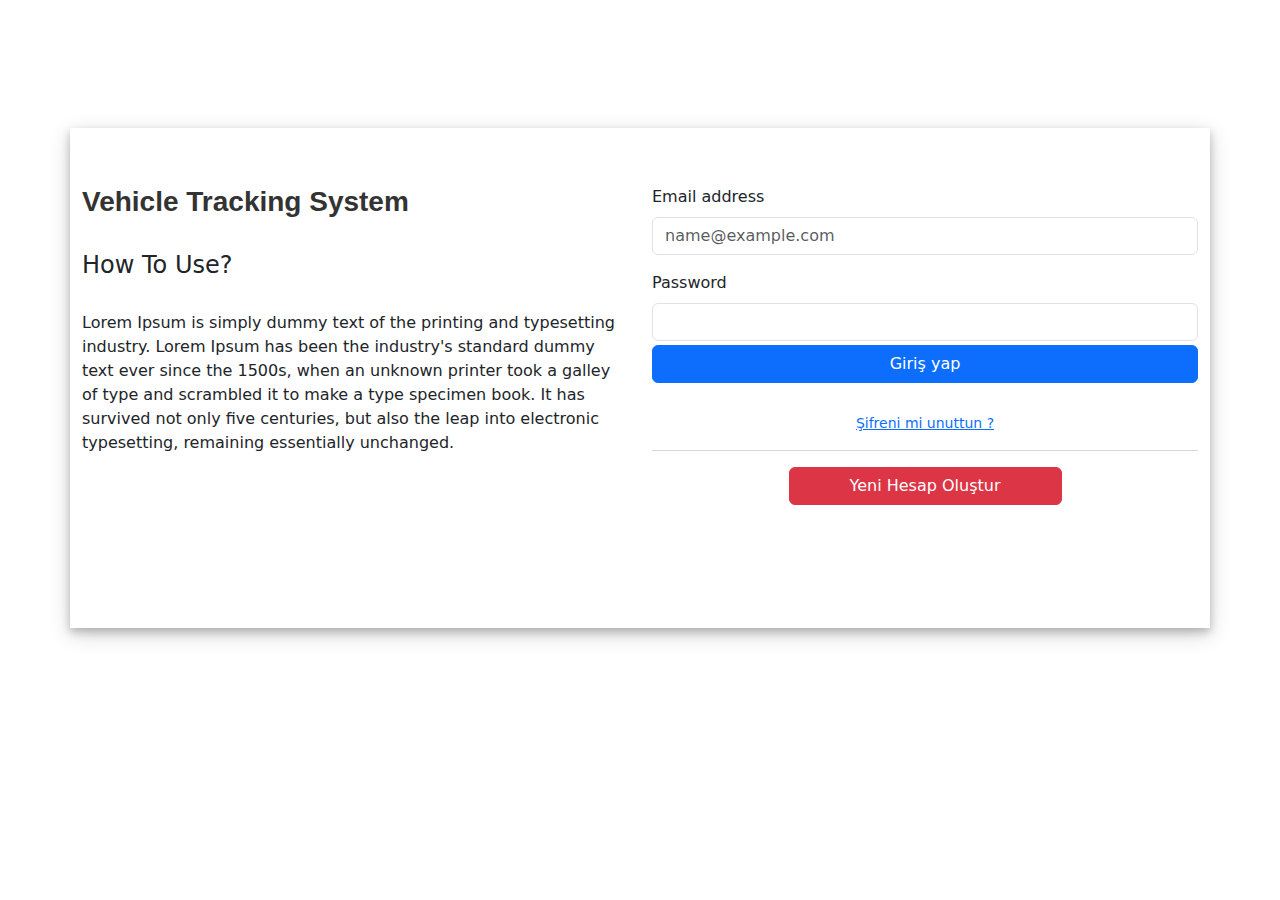
==== index.html @ 364cce1d "." ====
<!DOCTYPE html>
<html lang="en">
<head>
    <meta charset="UTF-8">
    <meta name="viewport" content="width=device-width, initial-scale=1.0">
    <!-- <meta name="viewport" content="width=device-width, initial-scale=1">
<link rel="stylesheet" href="https://www.w3schools.com/w3css/4/w3.css">  -->
    <link rel="stylesheet" href="css.css">
    <link href="https://cdn.jsdelivr.net/npm/bootstrap@5.3.3/dist/css/bootstrap.min.css" rel="stylesheet" integrity="sha384-QWTKZyjpPEjISv5WaRU9OFeRpok6YctnYmDr5pNlyT2bRjXh0JMhjY6hW+ALEwIH" crossorigin="anonymous">
    <title>Vehicle Tracking System </title>
</head>
<body>
    <section class="section">
        <div id="div" class="container " >
            <div  class="row div">
                <div id="leftdiv" class="col" >
                    <h3 class="carvehicle">Vehicle Tracking System</h3>
                    <br>
                    <h4>How To Use?</h4><br>
                    Lorem Ipsum is simply dummy text of the printing and typesetting industry. Lorem Ipsum has been the industry's standard dummy text ever since the 1500s, when an unknown printer took a galley of type and scrambled it to make a type specimen book. It has survived not only five centuries, but also the leap into electronic typesetting, remaining essentially unchanged. 
                    
                </div>
                
                
                <div id="rightdiv" class="col";>
                    <div class="mb-3">
                        <label for="exampleFormControlInput1" class="form-label">Email address</label>
                        <input type="email" class="form-control" id="exampleFormControlInput1" placeholder="name@example.com">
                      </div>
                      <label for="inputPassword5" class="form-label">Password</label>
                       <input type="password" id="inputPassword5" class="form-control" aria-describedby="passwordHelpBlock">
                        <div id="passwordHelpBlock" class="form-text">
                            <div class="d-grid gap-2">
                                <button class="btn btn-primary" type="button">Giriş yap</button>
                                
                              </div>
                              <a href="">Şifreni mi unuttun ?</a> <hr>
                              <div class="d-grid gap-2 col-6 mx-auto">
                                <button class="btn btn-danger" type="button">Yeni Hesap Oluştur</button>
                               
                              </div>
                 
                </div>
                </div>
            </div>
        </div>
    </section>








    <script src="https://cdn.jsdelivr.net/npm/@popperjs/core@2.11.8/dist/umd/popper.min.js" integrity="sha384-I7E8VVD/ismYTF4hNIPjVp/Zjvgyol6VFvRkX/vR+Vc4jQkC+hVqc2pM8ODewa9r" crossorigin="anonymous"></script>
    <script src="https://cdn.jsdelivr.net/npm/bootstrap@5.3.3/dist/js/bootstrap.min.js" integrity="sha384-0pUGZvbkm6XF6gxjEnlmuGrJXVbNuzT9qBBavbLwCsOGabYfZo0T0to5eqruptLy" crossorigin="anonymous"></script>
</body>
</html>
---- css.css ----
#div{
   padding-top: 10%;
  
 
}
.div{
    box-shadow: 0 4px 8px 0 rgba(0, 0, 0, 0.2), 0 6px 20px 0 rgba(0, 0, 0, 0.19);
}
.section{
    position: absolute;
    top: 0;
    left: 0;
    height: 100%;
    width: 100%;
    z-index: -1;
    background-color: white;
}
#leftdiv{
height: 500px;
background-color: white; 
padding-top: 5%;
}
#rightdiv{
    background-color: white;
    padding-top: 5%;
}
.carvehicle{
    color: #333;
    font-family: montserrat, sans-serif;
   font-weight: bold;
}
a{
    margin-top: 30px;
  justify-content: center;
  display: flex;
}
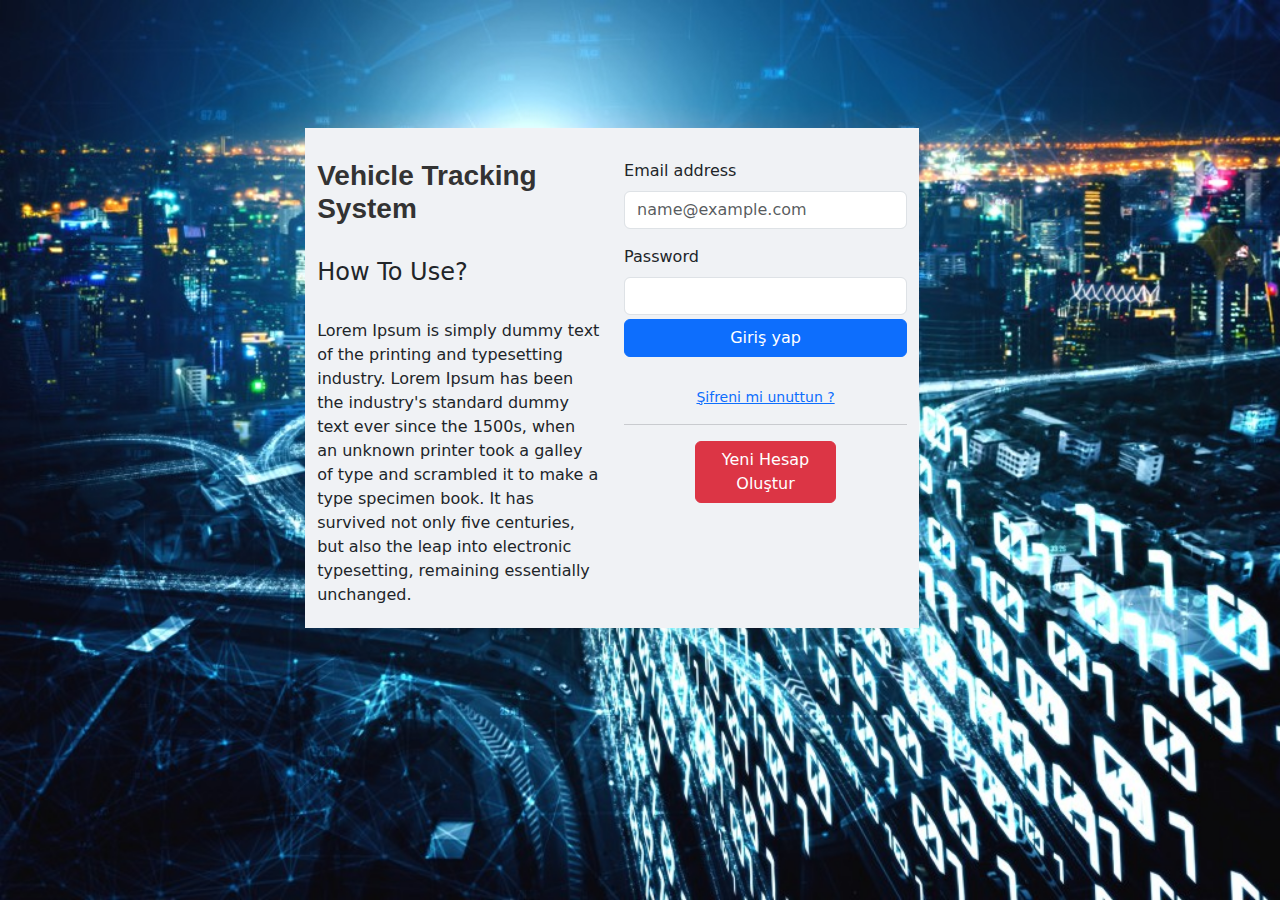
==== commit 587aee5f: "." ====
--- a/index.html
+++ b/index.html
@@ -8,12 +8,17 @@
     <link rel="stylesheet" href="css.css">
     <link href="https://cdn.jsdelivr.net/npm/bootstrap@5.3.3/dist/css/bootstrap.min.css" rel="stylesheet" integrity="sha384-QWTKZyjpPEjISv5WaRU9OFeRpok6YctnYmDr5pNlyT2bRjXh0JMhjY6hW+ALEwIH" crossorigin="anonymous">
     <title>Vehicle Tracking System </title>
+    
 </head>
-<body>
+
+    <body style="background-image: url('a.jpg')">
+
     <section class="section">
+       
         <div id="div" class="container " >
-            <div  class="row div">
-                <div id="leftdiv" class="col" >
+            <div  class="row div c" style="width: 55%; margin-left: 20%; ">
+                <div id="leftdiv" class="col"  >
+                    
                     <h3 class="carvehicle">Vehicle Tracking System</h3>
                     <br>
                     <h4>How To Use?</h4><br>
@@ -36,8 +41,14 @@
                               </div>
                               <a href="">Şifreni mi unuttun ?</a> <hr>
                               <div class="d-grid gap-2 col-6 mx-auto">
-                                <button class="btn btn-danger" type="button">Yeni Hesap Oluştur</button>
-                               
+                                <form action="kaydol.html" method="POST">
+                                    
+                                
+                                
+                                <button button class="btn btn-danger"
+                               type="submit"  id="myButton"  >Yeni Hesap Oluştur
+                            </button>
+                                </form>
                               </div>
                  
                 </div>
--- a/css.css
+++ b/css.css
@@ -5,7 +5,9 @@
  
 }
 .div{
-    box-shadow: 0 4px 8px 0 rgba(0, 0, 0, 0.2), 0 6px 20px 0 rgba(0, 0, 0, 0.19);
+    /* box-shadow: 0 4px 8px 0 rgba(0, 0, 0, 0.2), 0 6px 20px 0 rgba(0, 0, 0, 0.19); */
+    /* box-shadow: 5px 10px 8px 10px lightblue; */
+    
 }
 .section{
     position: absolute;
@@ -15,14 +17,18 @@
     width: 100%;
     z-index: -1;
     background-color: white;
+    background-image:  url('b.jpg');
+   background-size: cover;
 }
 #leftdiv{
 height: 500px;
-background-color: white; 
+background-color: #F0F2F5; 
 padding-top: 5%;
+
+
 }
 #rightdiv{
-    background-color: white;
+    background-color: #F0F2F5;
     padding-top: 5%;
 }
 .carvehicle{
@@ -34,4 +40,13 @@
     margin-top: 30px;
   justify-content: center;
   display: flex;
+  
 }
+.c{
+    border-radius: 25%;
+
+}
+
+
+    
+
